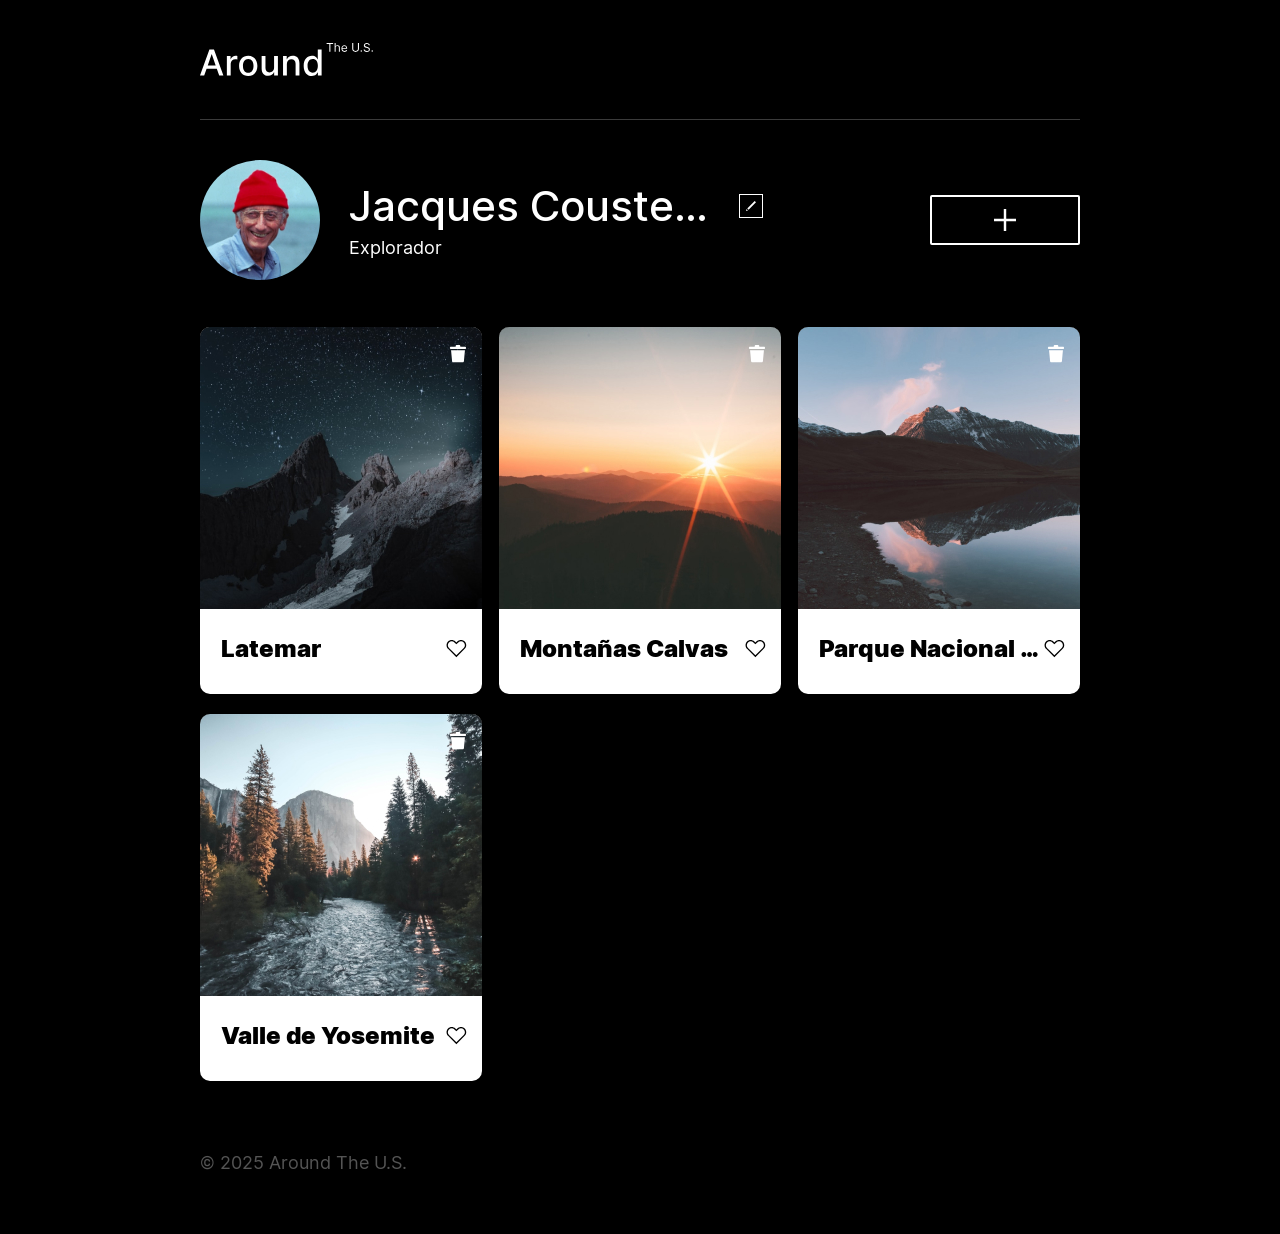
==== src/index.html @ b1b2e356 "Primer commit: proyecto web completo con popups, cards y validaciones" ====
<!DOCTYPE html>
<html lang="es">
  <head>
    <meta charset="UTF-8" />
    <meta name="viewport" content="width=device-width, initial-scale=1.0" />
    <meta http-equiv="X-UA-Compatible" content="ie=edge" />
    <title>Around The U.S.</title>

    <!-- Vendor CSS -->
    <link rel="stylesheet" href="../vendor/normalize.css" />
    <link rel="stylesheet" href="../vendor/fonts.css" />
    <!-- CSS principal -->
    <link href="./pages/index.css" rel="stylesheet" />
  </head>
  <body class="page">
    <div class="page__content">
      <header class="header page__section">
        <img
          alt="Logotipo Around The U.S."
          class="logo header__logo"
          src="./images/logo.svg"
        />
      </header>
      <main class="content">
        <section class="profile page__section">
          <img class="profile__image" src="./images/avatar.jpg" alt="Avatar" />
          <div class="profile__info">
            <h1 class="profile__title">Jacques Cousteau</h1>
            <button
              aria-label="Editar perfil"
              class="profile__edit-button"
              type="button"
            ></button>
            <p class="profile__description">Explorador</p>
          </div>
          <button
            aria-label="Agregar tarjeta"
            class="profile__add-button"
            type="button"
          ></button>
        </section>

        <section class="cards page__section">
          <ul class="cards__list"></ul>

          <!-- Template para las tarjetas dinámicas -->
          <template id="card-template">
            <li class="card">
              <img class="card__image" src="" alt="" />
              <button
                aria-label="Eliminar tarjeta"
                class="card__delete-button"
                type="button"
              ></button>
              <div class="card__description">
                <h2 class="card__title"></h2>
                <button
                  aria-label="Botón Me gusta"
                  class="card__like-button"
                  type="button"
                ></button>
              </div>
            </li>
          </template>
        </section>
      </main>

      <footer class="footer page__section">
        <p class="footer__copyright">© 2025 Around The U.S.</p>
      </footer>

      <!-- Popup Editar perfil -->
      <div class="popup" id="edit-popup">
        <div class="popup__content">
          <button
            aria-label="Cerrar ventana emergente"
            class="popup__close"
            type="button"
          ></button>
          <h3 class="popup__title">Editar perfil</h3>
          <form class="popup__form" id="edit-profile-form">
            <input
              id="profile-name"
              class="popup__input popup__input_type_name"
              name="name"
              placeholder="Nombre"
              type="text"
              required
              minlength="2"
              maxlength="40"
            />
            <span class="popup__input-error" id="profile-name-error"></span>

            <input
              id="profile-description"
              class="popup__input popup__input_type_description"
              name="description"
              placeholder="Acerca de mí"
              type="text"
              required
              minlength="2"
              maxlength="200"
            />
            <span
              class="popup__input-error"
              id="profile-description-error"
            ></span>

            <button class="button popup__button" type="submit">Guardar</button>
          </form>
        </div>
      </div>

      <!-- Popup Nueva tarjeta -->
      <div class="popup" id="new-card-popup">
        <div class="popup__content">
          <button
            aria-label="Cerrar ventana emergente"
            class="popup__close"
            type="button"
          ></button>
          <h3 class="popup__title">Nuevo lugar</h3>
          <form class="popup__form" id="new-card-form">
            <input
              id="card-title"
              class="popup__input popup__input_type_card-name"
              name="place-name"
              placeholder="Título"
              required
              type="text"
              minlength="2"
              maxlength="30"
            />
            <span class="popup__input-error" id="card-title-error"></span>

            <input
              id="card-link"
              class="popup__input popup__input_type_url"
              name="link"
              placeholder="Enlace a la imagen"
              required
              type="url"
            />
            <span class="popup__input-error" id="card-link-error"></span>

            <button class="button popup__button" type="submit">Crear</button>
          </form>
        </div>
      </div>

      <!-- Popup Imagen -->
      <div class="popup" id="image-popup">
        <div class="popup__content popup__content_content_image">
          <button
            aria-label="Cerrar ventana emergente"
            class="popup__close"
            type="button"
          ></button>
          <img alt="" class="popup__image" src="#" />
          <p class="popup__caption"></p>
        </div>
      </div>
    </div>

    <!-- Script principal -->
    <script type="module" src="./pages/index.js"></script>
  </body>
</html>
---- vendor/fonts.css ----
@font-face {
  font-family: "Inter";
  font-style: normal;
  font-weight: 400;
  src: url("./fonts/Inter-Regular.woff2") format("woff2");
}

@font-face {
  font-family: "Inter";
  font-style: normal;
  font-weight: 500;
  src: url("./fonts/Inter-Medium.woff2") format("woff2");
}

@font-face {
  font-family: "Inter";
  font-style: normal;
  font-weight: 900;
  src: url("./fonts/Inter-Black.woff2") format("woff2");
}
---- src/pages/index.css ----
@import url("../vendor/normalize.css");
@import url("../vendor/fonts.css");

@import url("../blocks/page.css");
@import url("../blocks/header.css");
@import url("../blocks/content.css");
@import url("../blocks/footer.css");
@import url("../blocks/profile.css");
@import url("../blocks/cards.css");
@import url("../blocks/card.css");
@import url("../blocks/popup.css");
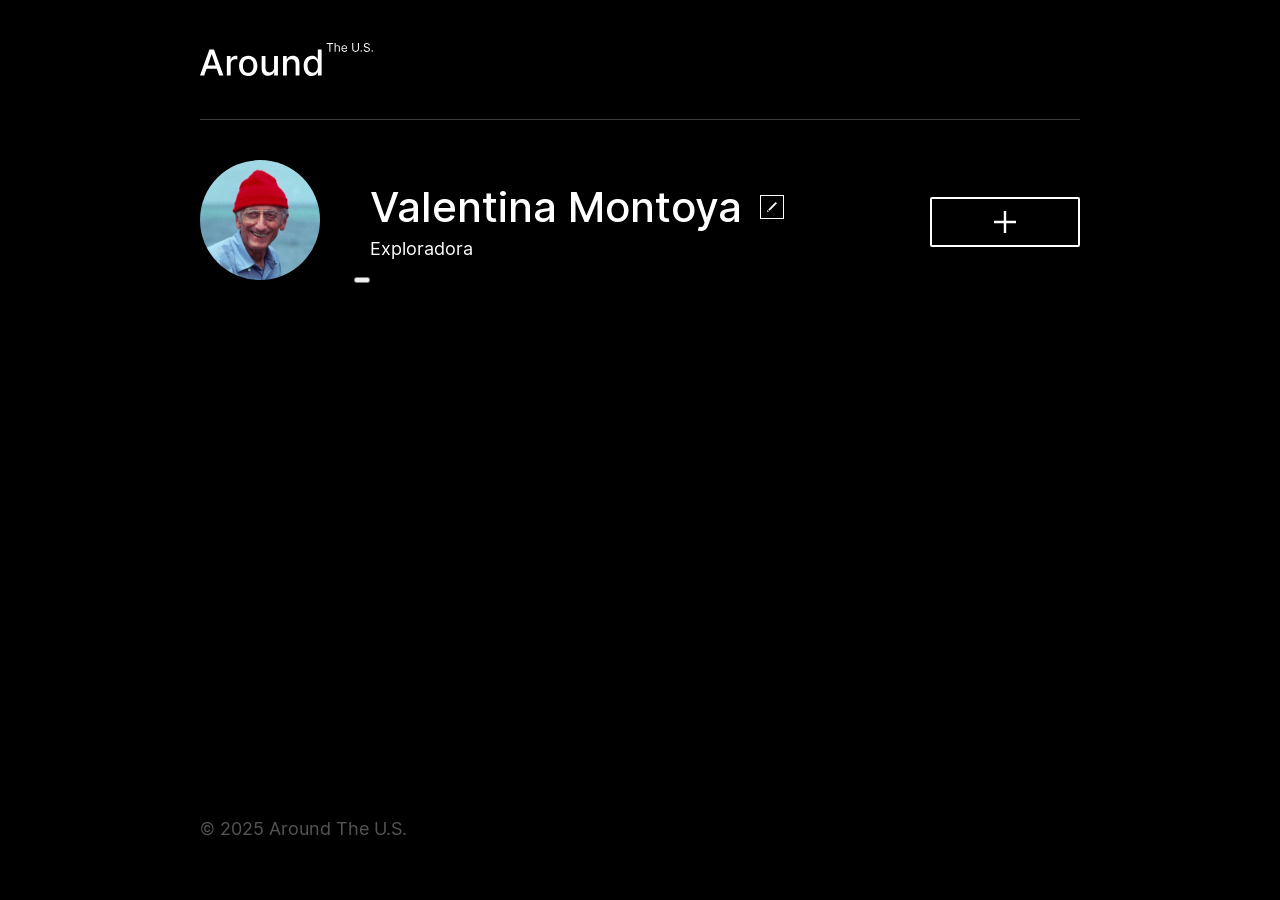
==== commit 03eccf21: "Actualizacion proyecto sprint 12" ====
--- a/src/index.html
+++ b/src/index.html
@@ -7,10 +7,9 @@
     <title>Around The U.S.</title>
 
     <!-- Vendor CSS -->
-    <link rel="stylesheet" href="../vendor/normalize.css" />
-    <link rel="stylesheet" href="../vendor/fonts.css" />
-    <!-- CSS principal -->
-    <link href="./pages/index.css" rel="stylesheet" />
+<link rel="stylesheet" href="../vendor/normalize.css" />
+<link rel="stylesheet" href="../vendor/fonts.css" />
+<link rel="stylesheet" href="./pages/index.css" />
   </head>
   <body class="page">
     <div class="page__content">
@@ -21,17 +20,31 @@
           src="./images/logo.svg"
         />
       </header>
+
       <main class="content">
+        <!-- SECCIÓN PERFIL -->
         <section class="profile page__section">
-          <img class="profile__image" src="./images/avatar.jpg" alt="Avatar" />
+          <div class="profile__avatar-container">
+            <img
+              class="profile__image"
+              src="./images/avatar.jpg"
+              alt="Avatar"
+            />
+            <button
+              class="profile__avatar-edit-button"
+              aria-label="Editar avatar"
+              type="button"
+            ></button>
+          </div>
+
           <div class="profile__info">
-            <h1 class="profile__title">Jacques Cousteau</h1>
+            <h1 class="profile__title">Valentina Montoya</h1>
             <button
               aria-label="Editar perfil"
               class="profile__edit-button"
               type="button"
             ></button>
-            <p class="profile__description">Explorador</p>
+            <p class="profile__description">Exploradora</p>
           </div>
           <button
             aria-label="Agregar tarjeta"
@@ -40,6 +53,7 @@
           ></button>
         </section>
 
+        <!-- SECCIÓN TARJETAS -->
         <section class="cards page__section">
           <ul class="cards__list"></ul>
 
@@ -69,7 +83,7 @@
         <p class="footer__copyright">© 2025 Around The U.S.</p>
       </footer>
 
-      <!-- Popup Editar perfil -->
+      <!-- POPUP EDITAR PERFIL -->
       <div class="popup" id="edit-popup">
         <div class="popup__content">
           <button
@@ -81,7 +95,7 @@
           <form class="popup__form" id="edit-profile-form">
             <input
               id="profile-name"
-              class="popup__input popup__input_type_name"
+              class="popup_input popup_input_type_name"
               name="name"
               placeholder="Nombre"
               type="text"
@@ -93,7 +107,7 @@
 
             <input
               id="profile-description"
-              class="popup__input popup__input_type_description"
+              class="popup_input popup_input_type_description"
               name="description"
               placeholder="Acerca de mí"
               type="text"
@@ -111,7 +125,7 @@
         </div>
       </div>
 
-      <!-- Popup Nueva tarjeta -->
+      <!-- POPUP NUEVA TARJETA -->
       <div class="popup" id="new-card-popup">
         <div class="popup__content">
           <button
@@ -123,7 +137,7 @@
           <form class="popup__form" id="new-card-form">
             <input
               id="card-title"
-              class="popup__input popup__input_type_card-name"
+              class="popup_input popup_input_type_card-name"
               name="place-name"
               placeholder="Título"
               required
@@ -135,7 +149,7 @@
 
             <input
               id="card-link"
-              class="popup__input popup__input_type_url"
+              class="popup_input popup_input_type_url"
               name="link"
               placeholder="Enlace a la imagen"
               required
@@ -148,19 +162,61 @@
         </div>
       </div>
 
-      <!-- Popup Imagen -->
-      <div class="popup" id="image-popup">
-        <div class="popup__content popup__content_content_image">
-          <button
-            aria-label="Cerrar ventana emergente"
-            class="popup__close"
-            type="button"
-          ></button>
-          <img alt="" class="popup__image" src="#" />
-          <p class="popup__caption"></p>
-        </div>
-      </div>
-    </div>
+      <!-- POPUP CAMBIAR AVATAR -->
+      <div class="popup" id="avatar-popup">
+        <div class="popup__content">
+          <button
+            aria-label="Cerrar ventana emergente"
+            class="popup__close"
+            type="button"
+          ></button>
+          <h3 class="popup__title">Actualizar avatar</h3>
+          <form class="popup__form" id="avatar-form">
+            <input
+              id="avatar-link"
+              class="popup_input popup_input_type_url"
+              name="avatar"
+              placeholder="Enlace de la imagen"
+              required
+              type="url"
+            />
+            <span class="popup__input-error" id="avatar-link-error"></span>
+            <button class="button popup__button" type="submit">Guardar</button>
+          </form>
+        </div>
+      </div>
+
+      <!-- POPUP CONFIRMACIÓN ELIMINAR TARJETA -->
+      <div class="popup" id="confirm-popup">
+        <div class="popup__content">
+          <button
+            aria-label="Cerrar ventana emergente"
+            class="popup__close"
+            type="button"
+          ></button>
+          <h3 class="popup__title">¿Estás seguro?</h3>
+          <button
+            id="confirm-delete"
+            class="button popup__button"
+            type="button"
+          >
+            Sí
+          </button>
+        </div>
+      </div>
+
+      <!-- POPUP IMAGEN -->
+    <div class="popup" id="image-popup">
+  <div class="popup__content popup__content_content_image">
+    <button
+      aria-label="Cerrar ventana emergente"
+      class="popup__close"
+      type="button"
+    ></button>
+    <img class="popup__image" src="#" alt="" />
+    <p class="popup__caption"></p>
+  </div>
+</div>
 
     <!-- Script principal -->
     <script type="module" src="./pages/index.js"></script>
--- a/src/pages/index.css
+++ b/src/pages/index.css
@@ -1,6 +1,8 @@
-@import url("../vendor/normalize.css");
-@import url("../vendor/fonts.css");
+/* CSS vendor */
+@import url("../../vendor/normalize.css");
+@import url("../../vendor/fonts.css");
 
+/* Bloques internos */
 @import url("../blocks/page.css");
 @import url("../blocks/header.css");
 @import url("../blocks/content.css");
